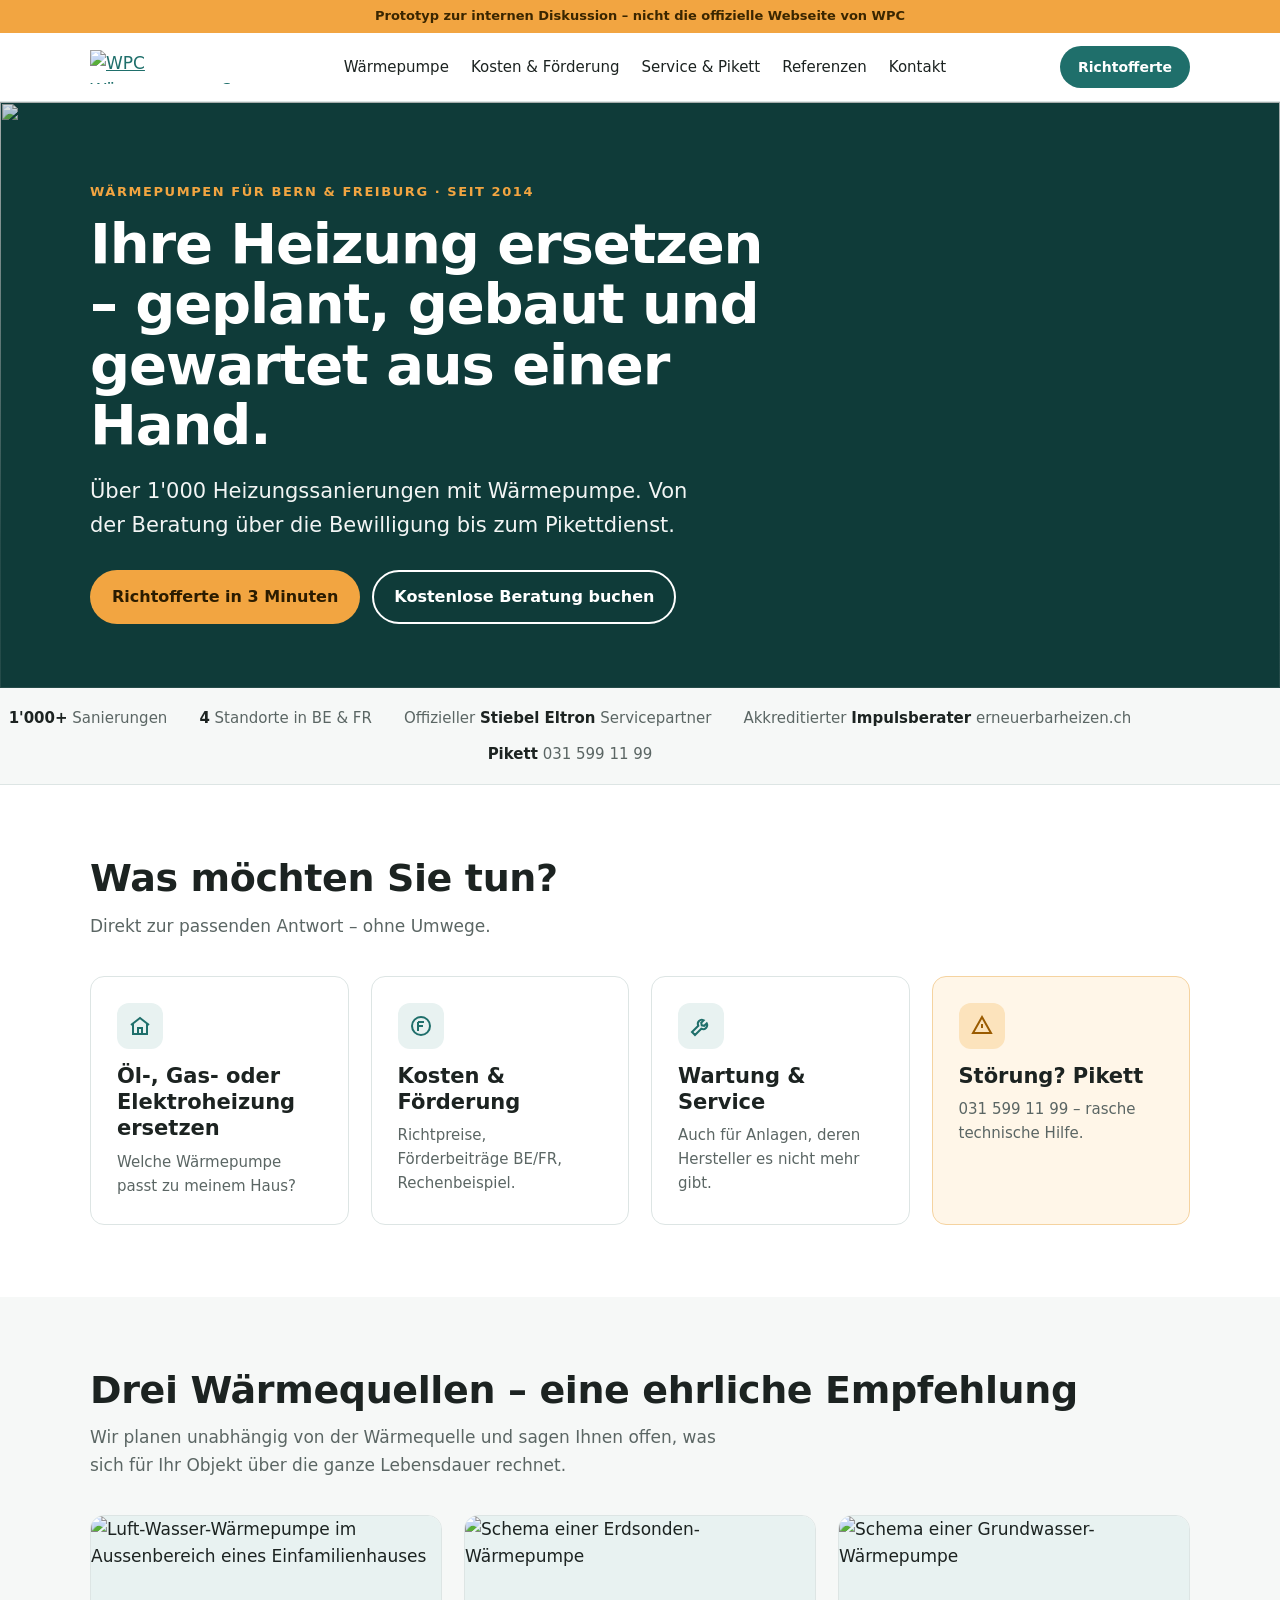
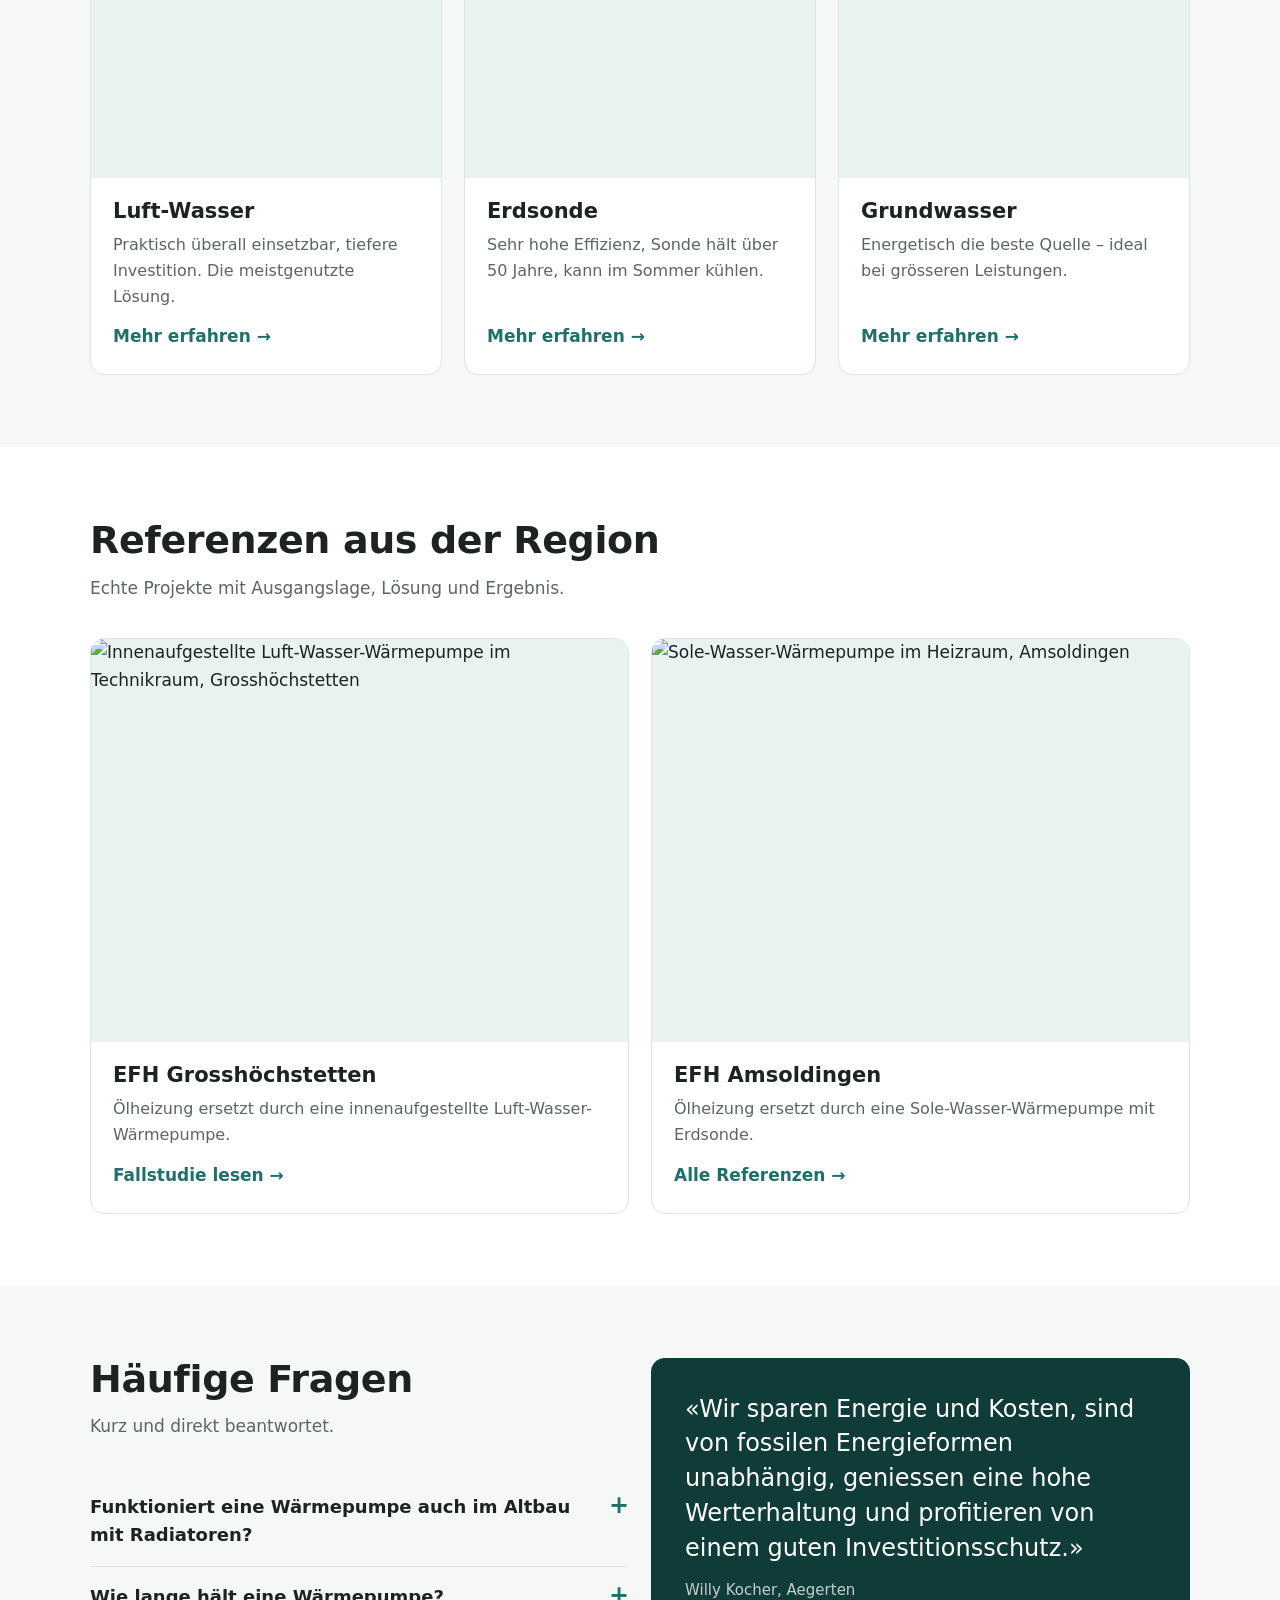
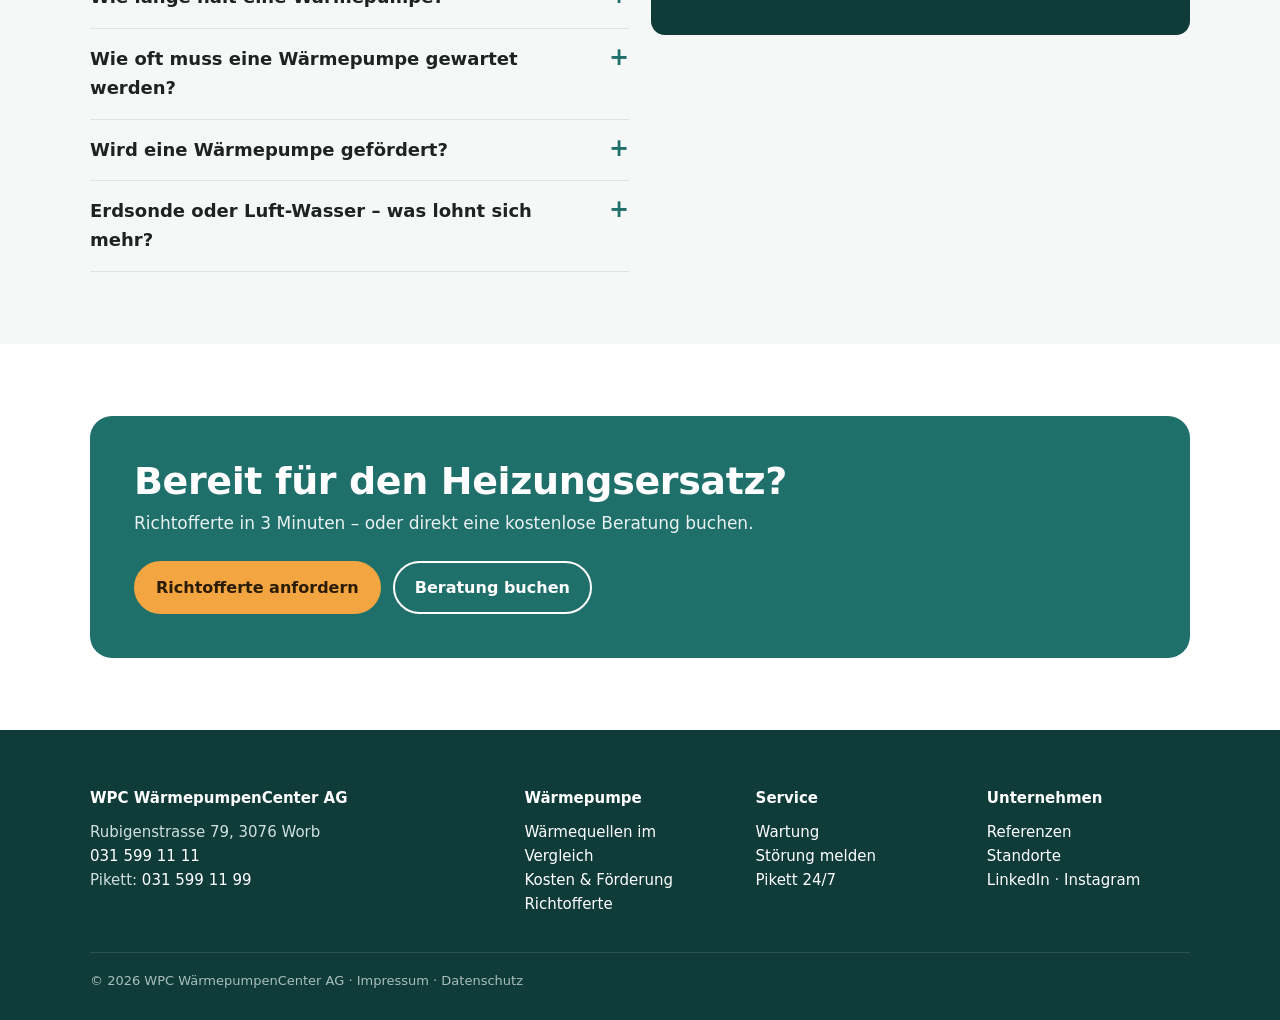
==== index.html @ 49acb644 "Add files via upload" ====
<!doctype html>
<html lang="de-CH">
<head>
<meta charset="utf-8">
<meta name="viewport" content="width=device-width,initial-scale=1">
<meta name="robots" content="noindex,nofollow">
<title>Wärmepumpe Bern & Freiburg – Heizungsersatz aus einer Hand | WPC</title>
<meta name="description" content="WPC WärmepumpenCenter AG in Worb: über 1'000 Heizungssanierungen mit Wärmepumpe in den Kantonen Bern und Freiburg. Richtofferte, Beratung, Service und Pikett.">
<meta property="og:locale" content="de_CH">
<meta property="og:title" content="Wärmepumpe Bern & Freiburg – Heizungsersatz aus einer Hand | WPC">
<meta property="og:description" content="WPC WärmepumpenCenter AG in Worb: über 1'000 Heizungssanierungen mit Wärmepumpe in den Kantonen Bern und Freiburg. Richtofferte, Beratung, Service und Pikett.">
<meta name="theme-color" content="#1F6F6B">
<link rel="stylesheet" href="styles.css">
<script type="application/ld+json">[{"@context": "https://schema.org", "@type": "HVACBusiness", "name": "WPC WärmepumpenCenter AG", "url": "https://www.wpcenter.ch", "telephone": "+41315991111", "foundingDate": "2014", "address": {"@type": "PostalAddress", "streetAddress": "Rubigenstrasse 79", "postalCode": "3076", "addressLocality": "Worb", "addressRegion": "BE", "addressCountry": "CH"}, "areaServed": ["Kanton Bern", "Kanton Freiburg"], "department": [{"@type": "HVACBusiness", "name": "WPC Niederlassung Köniz", "telephone": "+41315991107", "address": {"@type": "PostalAddress", "streetAddress": "Schwarzenburgstrasse 427", "postalCode": "3098", "addressLocality": "Köniz", "addressCountry": "CH"}}, {"@type": "HVACBusiness", "name": "WPC Niederlassung Belp", "telephone": "+41315991102", "address": {"@type": "PostalAddress", "streetAddress": "Moosblickweg 9", "postalCode": "3123", "addressLocality": "Belp", "addressCountry": "CH"}}, {"@type": "HVACBusiness", "name": "WPC Niederlassung Plaffeien", "telephone": "+41315991106", "address": {"@type": "PostalAddress", "streetAddress": "Chromenstrasse 39", "postalCode": "1716", "addressLocality": "Plaffeien", "addressRegion": "FR", "addressCountry": "CH"}}], "sameAs": ["https://www.linkedin.com/company/wpc-w%C3%A4rmepumpencenter-ag/", "https://www.instagram.com/wpc_ag/"]}, {"@context": "https://schema.org", "@type": "FAQPage", "mainEntity": [{"@type": "Question", "name": "Funktioniert eine Wärmepumpe auch im Altbau mit Radiatoren?", "acceptedAnswer": {"@type": "Answer", "text": "Ja. Wärmepumpen erreichen heute problemlos Vorlauftemperaturen von 50 °C und mehr. Die Wirtschaftlichkeit hängt von der Wärmequelle ab: Erdgekoppelte Systeme sind hier im Vorteil gegenüber Luft-Wasser-Wärmepumpen."}}, {"@type": "Question", "name": "Wie lange hält eine Wärmepumpe?", "acceptedAnswer": {"@type": "Answer", "text": "Optimal ausgelegte erdgekoppelte Anlagen erreichen 20 und mehr Jahre, bei Luft-Wasser-Wärmepumpen kann mit mindestens 15 Jahren gerechnet werden. Die Erdsonde selbst hält über 50 Jahre und überdauert mehrere Wärmepumpen-Generationen."}}, {"@type": "Question", "name": "Wie oft muss eine Wärmepumpe gewartet werden?", "acceptedAnswer": {"@type": "Answer", "text": "Wir empfehlen eine Wartung alle zwei, allenfalls alle drei Jahre. Bei Anlagen mit mehr als 3 kg Kältemittel sind die Intervalle gesetzlich vorgeschrieben (ChemRRV)."}}, {"@type": "Question", "name": "Wird eine Wärmepumpe gefördert?", "acceptedAnswer": {"@type": "Answer", "text": "Ja, die meisten Kantone – auch Bern und Freiburg – unterstützen den Ersatz fossiler und elektrischer Heizungen mit Förderbeiträgen. Wir klären die Beiträge für Ihr Objekt im Rahmen der Offerte ab."}}, {"@type": "Question", "name": "Erdsonde oder Luft-Wasser – was lohnt sich mehr?", "acceptedAnswer": {"@type": "Answer", "text": "Eine Luft-Wasser-Wärmepumpe braucht physikalisch bedingt rund einen Drittel mehr Strom als eine erdgekoppelte Anlage. Über die gesamte Lebensdauer ist die Erdsonde bei Kosten und Effizienz meist im Vorteil – sie ist aber nicht überall bewilligungsfähig."}}]}]</script>
</head>
<body>
<div class="proto">Prototyp zur internen Diskussion – nicht die offizielle Webseite von WPC</div>
<header class="site"><div class="wrap">
 <a class="logo" href="index.html"><img src="https://www.wpcenter.ch/images/logo-black.svg" alt="WPC WärmepumpenCenter AG" width="140" height="34"></a>
 <nav class="main" id="nav"><a href="waermepumpe.html">Wärmepumpe</a><a href="kosten.html">Kosten &amp; Förderung</a><a href="service.html">Service &amp; Pikett</a><a href="referenzen.html">Referenzen</a><a href="kontakt.html">Kontakt</a></nav>
 <a class="btn btn-primary btn-sm hdr-cta" href="offerte.html">Richtofferte</a>
 <button class="menu-toggle" aria-label="Menü" onclick="document.getElementById('nav').classList.toggle('open')">&#9776;</button>
</div></header>
<main>

<section class="hero" style="padding:0">
 <img class="bg" src="https://www.wpcenter.ch/_cmsbox_images_80_1200_627/pictures/dd/l2nebst4vz0nfu4d39qdqvjlrlz1dp/wpc-mood-01.jpg" alt="">
 <div class="wrap">
  <div class="eyebrow">Wärmepumpen für Bern &amp; Freiburg · seit 2014</div>
  <h1>Ihre Heizung ersetzen – geplant, gebaut und gewartet aus einer Hand.</h1>
  <p class="lead">Über 1'000 Heizungssanierungen mit Wärmepumpe. Von der Beratung über die Bewilligung bis zum Pikettdienst.</p>
  <div class="ctas"><a class="btn btn-sun" href="offerte.html">Richtofferte in 3 Minuten</a><a class="btn btn-ghost" href="https://outlook.office365.com/owa/calendar/externeTermine@wpcenter.ch/bookings/">Kostenlose Beratung buchen</a></div>
 </div>
</section>
<div class="trust"><ul class="wrap">
 <li><b>1'000+</b> Sanierungen</li><li><b>4</b> Standorte in BE &amp; FR</li><li>Offizieller <b>Stiebel Eltron</b> Servicepartner</li><li>Akkreditierter <b>Impulsberater</b> erneuerbarheizen.ch</li><li><b>Pikett</b> 031 599 11 99</li>
</ul></div>

<section><div class="wrap">
 <h2>Was möchten Sie tun?</h2>
 <p class="sub">Direkt zur passenden Antwort – ohne Umwege.</p>
 <div class="grid g4">
  <a class="task" href="waermepumpe.html"><div class="ico"><svg viewBox="0 0 24 24"><path d="M3 11l9-7 9 7"/><path d="M5 10v10h14V10"/><path d="M10 20v-6h4v6"/></svg></div><h3>Öl-, Gas- oder Elektroheizung ersetzen</h3><p>Welche Wärmepumpe passt zu meinem Haus?</p></a>
  <a class="task" href="kosten.html"><div class="ico"><svg viewBox="0 0 24 24"><circle cx="12" cy="12" r="9"/><path d="M9 8h6M9 12h5M9 8v9"/></svg></div><h3>Kosten &amp; Förderung</h3><p>Richtpreise, Förderbeiträge BE/FR, Rechenbeispiel.</p></a>
  <a class="task" href="service.html"><div class="ico"><svg viewBox="0 0 24 24"><path d="M14.7 6.3a4 4 0 0 0-5.4 5.4L3 18l3 3 6.3-6.3a4 4 0 0 0 5.4-5.4l-2.5 2.5-2.5-.5-.5-2.5z"/></svg></div><h3>Wartung &amp; Service</h3><p>Auch für Anlagen, deren Hersteller es nicht mehr gibt.</p></a>
  <a class="task urgent" href="service.html#stoerung"><div class="ico"><svg viewBox="0 0 24 24"><path d="M12 3l9 16H3z"/><path d="M12 10v4M12 17h.01"/></svg></div><h3>Störung? Pikett</h3><p>031 599 11 99 – rasche technische Hilfe.</p></a>
 </div>
</div></section>

<section class="alt"><div class="wrap">
 <h2>Drei Wärmequellen – eine ehrliche Empfehlung</h2>
 <p class="sub">Wir planen unabhängig von der Wärmequelle und sagen Ihnen offen, was sich für Ihr Objekt über die ganze Lebensdauer rechnet.</p>
 <div class="grid g3">
  <a class="card" href="waermepumpe.html#luft"><div class="img"><img src="https://www.wpcenter.ch/pictures/84/1azsctqmftfkom2ek6xdz5l3wfxywi/waermepumpe_luft-1220.jpg" alt="Luft-Wasser-Wärmepumpe im Aussenbereich eines Einfamilienhauses" loading="lazy"></div><div class="body"><h3>Luft-Wasser</h3><p>Praktisch überall einsetzbar, tiefere Investition. Die meistgenutzte Lösung.</p><span class="more">Mehr erfahren →</span></div></a>
  <a class="card" href="waermepumpe.html#erdsonde"><div class="img"><img src="https://www.wpcenter.ch/pictures/4b/uw4gd00038rohnpuahuxmad1rr8e3h/waermepumpe_erdsonde-1220.jpg" alt="Schema einer Erdsonden-Wärmepumpe" loading="lazy"></div><div class="body"><h3>Erdsonde</h3><p>Sehr hohe Effizienz, Sonde hält über 50 Jahre, kann im Sommer kühlen.</p><span class="more">Mehr erfahren →</span></div></a>
  <a class="card" href="waermepumpe.html#grundwasser"><div class="img"><img src="https://www.wpcenter.ch/pictures/35/vuz0busp64s5ao9hsqm1g4hfpbq5vp/waermepumpe_grundwasser-1220.jpg" alt="Schema einer Grundwasser-Wärmepumpe" loading="lazy"></div><div class="body"><h3>Grundwasser</h3><p>Energetisch die beste Quelle – ideal bei grösseren Leistungen.</p><span class="more">Mehr erfahren →</span></div></a>
 </div>
</div></section>

<section><div class="wrap">
 <h2>Referenzen aus der Region</h2>
 <p class="sub">Echte Projekte mit Ausgangslage, Lösung und Ergebnis.</p>
 <div class="grid g2">
  <a class="card" href="referenz-grosshoechstetten.html"><div class="img"><img src="https://www.wpcenter.ch/pictures/c5/mmfgwait8ryl98h9ezk8aub2g1t3hz/apolloni_2.6-1220.jpg" alt="Innenaufgestellte Luft-Wasser-Wärmepumpe im Technikraum, Grosshöchstetten" loading="lazy"></div><div class="body"><h3>EFH Grosshöchstetten</h3><p>Ölheizung ersetzt durch eine innenaufgestellte Luft-Wasser-Wärmepumpe.</p><span class="more">Fallstudie lesen →</span></div></a>
  <a class="card" href="referenzen.html"><div class="img"><img src="https://www.wpcenter.ch/pictures/71/t0g13msiefl887f65swqweov1qkk6n/gehrig_3.0-1220.jpg" alt="Sole-Wasser-Wärmepumpe im Heizraum, Amsoldingen" loading="lazy"></div><div class="body"><h3>EFH Amsoldingen</h3><p>Ölheizung ersetzt durch eine Sole-Wasser-Wärmepumpe mit Erdsonde.</p><span class="more">Alle Referenzen →</span></div></a>
 </div>
</div></section>

<section class="alt"><div class="wrap grid g2" style="align-items:start">
 <div><h2>Häufige Fragen</h2><p class="sub">Kurz und direkt beantwortet.</p><details><summary>Funktioniert eine Wärmepumpe auch im Altbau mit Radiatoren?</summary><p>Ja. Wärmepumpen erreichen heute problemlos Vorlauftemperaturen von 50 °C und mehr. Die Wirtschaftlichkeit hängt von der Wärmequelle ab: Erdgekoppelte Systeme sind hier im Vorteil gegenüber Luft-Wasser-Wärmepumpen.</p></details><details><summary>Wie lange hält eine Wärmepumpe?</summary><p>Optimal ausgelegte erdgekoppelte Anlagen erreichen 20 und mehr Jahre, bei Luft-Wasser-Wärmepumpen kann mit mindestens 15 Jahren gerechnet werden. Die Erdsonde selbst hält über 50 Jahre und überdauert mehrere Wärmepumpen-Generationen.</p></details><details><summary>Wie oft muss eine Wärmepumpe gewartet werden?</summary><p>Wir empfehlen eine Wartung alle zwei, allenfalls alle drei Jahre. Bei Anlagen mit mehr als 3 kg Kältemittel sind die Intervalle gesetzlich vorgeschrieben (ChemRRV).</p></details><details><summary>Wird eine Wärmepumpe gefördert?</summary><p>Ja, die meisten Kantone – auch Bern und Freiburg – unterstützen den Ersatz fossiler und elektrischer Heizungen mit Förderbeiträgen. Wir klären die Beiträge für Ihr Objekt im Rahmen der Offerte ab.</p></details><details><summary>Erdsonde oder Luft-Wasser – was lohnt sich mehr?</summary><p>Eine Luft-Wasser-Wärmepumpe braucht physikalisch bedingt rund einen Drittel mehr Strom als eine erdgekoppelte Anlage. Über die gesamte Lebensdauer ist die Erdsonde bei Kosten und Effizienz meist im Vorteil – sie ist aber nicht überall bewilligungsfähig.</p></details></div>
 <blockquote>«Wir sparen Energie und Kosten, sind von fossilen Energieformen unabhängig, geniessen eine hohe Werterhaltung und profitieren von einem guten Investitionsschutz.»<cite>Willy Kocher, Aegerten</cite></blockquote>
</div></section>
<section><div class="wrap"><div class="band"><div><h2>Bereit für den Heizungsersatz?</h2><p>Richtofferte in 3 Minuten – oder direkt eine kostenlose Beratung buchen.</p></div>
<div style="display:flex;gap:12px;flex-wrap:wrap"><a class="btn btn-sun" href="offerte.html">Richtofferte anfordern</a><a class="btn btn-ghost" href="https://outlook.office365.com/owa/calendar/externeTermine@wpcenter.ch/bookings/">Beratung buchen</a></div></div></div></section>

</main>
<footer class="site"><div class="wrap">
 <div class="cols">
  <div><h4>WPC WärmepumpenCenter AG</h4>Rubigenstrasse 79, 3076 Worb<br><a href="tel:+41315991111">031 599 11 11</a><br>Pikett: <a href="tel:+41315991199">031 599 11 99</a></div>
  <div><h4>Wärmepumpe</h4><a href="waermepumpe.html">Wärmequellen im Vergleich</a><br><a href="kosten.html">Kosten &amp; Förderung</a><br><a href="offerte.html">Richtofferte</a></div>
  <div><h4>Service</h4><a href="service.html">Wartung</a><br><a href="service.html#stoerung">Störung melden</a><br><a href="tel:+41315991199">Pikett 24/7</a></div>
  <div><h4>Unternehmen</h4><a href="referenzen.html">Referenzen</a><br><a href="kontakt.html">Standorte</a><br><a href="https://www.linkedin.com/company/wpc-w%C3%A4rmepumpencenter-ag/">LinkedIn</a> · <a href="https://www.instagram.com/wpc_ag/">Instagram</a></div>
 </div>
 <div class="legal">© 2026 WPC WärmepumpenCenter AG · Impressum · Datenschutz</div>
</div></footer>
<nav class="actionbar" aria-label="Schnellzugriff">
 <a href="tel:+41315991111"><svg viewBox="0 0 24 24"><path d="M5 4h4l2 5-2.5 1.5a11 11 0 0 0 5 5L15 13l5 2v4a2 2 0 0 1-2 2A16 16 0 0 1 3 6a2 2 0 0 1 2-2"/></svg>Anrufen</a>
 <a class="pk" href="tel:+41315991199"><svg viewBox="0 0 24 24"><path d="M12 3l9 16H3z"/><path d="M12 10v4M12 17h.01"/></svg>Pikett</a>
 <a class="of" href="offerte.html"><svg viewBox="0 0 24 24"><path d="M6 3h9l4 4v14H6z"/><path d="M14 3v5h5M9 13h6M9 17h6"/></svg>Offerte</a>
</nav>
</body></html>
---- styles.css ----
:root{
  --petrol:#1F6F6B; --petrol-dark:#0F3B39; --petrol-light:#E8F2F1;
  --sun:#F2A541; --ink:#1C2321; --muted:#5B6664; --line:#DDE5E4; --bg:#FFFFFF; --bg-alt:#F6F8F7;
  --radius:14px; --max:1140px;
}
*{box-sizing:border-box}
html{scroll-behavior:smooth}
body{margin:0;font-family:system-ui,-apple-system,"Segoe UI",Roboto,"Helvetica Neue",Arial,sans-serif;color:var(--ink);background:var(--bg);line-height:1.6;font-size:17px;padding-bottom:72px}
img{max-width:100%;display:block}
a{color:var(--petrol)}
.wrap{max-width:var(--max);margin:0 auto;padding:0 20px}
.proto{background:var(--sun);color:#3a2600;text-align:center;font-size:13px;padding:6px 12px;font-weight:600}

/* Header */
header.site{position:sticky;top:0;z-index:20;background:rgba(255,255,255,.96);backdrop-filter:blur(8px);border-bottom:1px solid var(--line)}
header.site .wrap{display:flex;align-items:center;justify-content:space-between;height:68px;gap:16px}
.logo img{height:34px;width:auto}
nav.main{display:flex;gap:22px;align-items:center}
nav.main a{text-decoration:none;color:var(--ink);font-weight:500;font-size:15px}
nav.main a:hover,nav.main a.active{color:var(--petrol)}
.btn{display:inline-flex;align-items:center;gap:8px;padding:12px 20px;border-radius:999px;font-weight:600;text-decoration:none;border:2px solid transparent;font-size:16px;cursor:pointer}
.btn-primary{background:var(--petrol);color:#fff}
.btn-primary:hover{background:var(--petrol-dark)}
.btn-ghost{border-color:var(--petrol);color:var(--petrol);background:#fff}
.btn-sun{background:var(--sun);color:#2b1c00}
.btn-sm{padding:8px 16px;font-size:14px}
.menu-toggle{display:none;background:none;border:0;font-size:26px;cursor:pointer;color:var(--ink)}

/* Hero */
.hero{position:relative;color:#fff;min-height:560px;display:flex;align-items:flex-end;background:var(--petrol-dark)}
.hero img.bg{position:absolute;inset:0;width:100%;height:100%;object-fit:cover;filter:saturate(.85)}
.hero::after{content:"";position:absolute;inset:0;background:linear-gradient(180deg,rgba(15,59,57,.15) 0%,rgba(15,59,57,.88) 75%)}
.hero .wrap{position:relative;z-index:2;padding-top:80px;padding-bottom:64px}
.eyebrow{text-transform:uppercase;letter-spacing:.12em;font-size:13px;font-weight:700;color:var(--sun)}
h1{font-size:clamp(32px,5vw,56px);line-height:1.08;margin:.2em 0 .35em;letter-spacing:-.02em;max-width:18ch}
.hero p.lead{font-size:clamp(17px,2vw,21px);max-width:46ch;opacity:.95;margin:0 0 28px}
.hero .ctas{display:flex;gap:12px;flex-wrap:wrap}
.hero .btn-ghost{background:transparent;border-color:#fff;color:#fff}

.pagehead{background:var(--petrol-light);padding:56px 0 40px}
.pagehead h1{color:var(--petrol-dark);max-width:24ch}
.pagehead p{max-width:62ch;color:var(--muted);font-size:19px;margin:0}
.crumb{font-size:14px;color:var(--muted);margin-bottom:8px}
.crumb a{color:var(--muted)}

/* Trust bar */
.trust{background:var(--bg-alt);border-bottom:1px solid var(--line)}
.trust ul{list-style:none;margin:0;padding:18px 0;display:flex;flex-wrap:wrap;gap:12px 32px;justify-content:center;font-size:15px;color:var(--muted)}
.trust b{color:var(--ink)}

section{padding:72px 0}
section.alt{background:var(--bg-alt)}
h2{font-size:clamp(26px,3.2vw,38px);line-height:1.15;letter-spacing:-.01em;margin:0 0 12px}
h3{font-size:21px;margin:0 0 8px;line-height:1.25}
.sub{color:var(--muted);max-width:60ch;margin:0 0 36px}

.grid{display:grid;gap:22px}
.g2{grid-template-columns:repeat(2,1fr)} .g3{grid-template-columns:repeat(3,1fr)} .g4{grid-template-columns:repeat(4,1fr)}
.card{background:#fff;border:1px solid var(--line);border-radius:var(--radius);overflow:hidden;display:flex;flex-direction:column;text-decoration:none;color:inherit;transition:transform .15s,box-shadow .15s}
a.card:hover{transform:translateY(-3px);box-shadow:0 10px 30px rgba(15,59,57,.12)}
.card .img{aspect-ratio:4/3;background:var(--petrol-light);overflow:hidden}
.card .img img{width:100%;height:100%;object-fit:cover}
.card .body{padding:20px 22px 24px;flex:1;display:flex;flex-direction:column}
.card .body p{margin:0 0 14px;color:var(--muted);font-size:16px}
.card .more{margin-top:auto;font-weight:600;color:var(--petrol)}
.task{padding:26px;border-radius:var(--radius);background:#fff;border:1px solid var(--line);text-decoration:none;color:inherit}
.task:hover{border-color:var(--petrol)}
.task .ico{width:46px;height:46px;border-radius:12px;background:var(--petrol-light);display:grid;place-items:center;margin-bottom:14px}
.task .ico svg{width:24px;height:24px;stroke:var(--petrol);fill:none;stroke-width:2}
.task p{color:var(--muted);margin:0;font-size:15px}
.task.urgent{background:#FFF6E8;border-color:#F5D3A0}
.task.urgent .ico{background:#FCE3BC}.task.urgent .ico svg{stroke:#9A5B00}

.answer{background:var(--petrol-light);border-left:5px solid var(--petrol);border-radius:10px;padding:22px 26px;margin:0 0 32px}
.answer strong{display:block;font-size:13px;text-transform:uppercase;letter-spacing:.1em;color:var(--petrol);margin-bottom:6px}
.answer p{margin:0;font-size:19px}
.ph{background:#FFF1C9;border:1px dashed #D9A400;border-radius:4px;padding:0 5px;font-weight:600;white-space:nowrap}
.note{font-size:14px;color:var(--muted)}

table.cmp{width:100%;border-collapse:collapse;background:#fff;border-radius:var(--radius);overflow:hidden;border:1px solid var(--line);font-size:16px}
table.cmp th,table.cmp td{padding:14px 16px;text-align:left;border-bottom:1px solid var(--line);vertical-align:top}
table.cmp thead th{background:var(--petrol);color:#fff;font-weight:600}
table.cmp tbody tr:nth-child(even){background:var(--bg-alt)}
.tablewrap{overflow-x:auto}

.pros li::marker{content:"+  ";color:var(--petrol);font-weight:700}
.cons li::marker{content:"–  ";color:#B4532A;font-weight:700}
.pros,.cons{padding-left:22px;margin:8px 0}

blockquote{margin:0;padding:34px;border-radius:var(--radius);background:var(--petrol-dark);color:#fff;font-size:clamp(19px,2.2vw,24px);line-height:1.45}
blockquote cite{display:block;margin-top:14px;font-style:normal;font-size:15px;opacity:.75}

details{border-bottom:1px solid var(--line);padding:16px 0}
details summary{cursor:pointer;font-weight:600;font-size:18px;list-style:none;display:flex;justify-content:space-between;gap:16px}
details summary::after{content:"+";color:var(--petrol);font-size:24px;line-height:1}
details[open] summary::after{content:"–"}
details p{color:var(--muted);margin:10px 0 0}

.facts{display:grid;grid-template-columns:repeat(4,1fr);gap:1px;background:var(--line);border:1px solid var(--line);border-radius:var(--radius);overflow:hidden;margin:0 0 36px}
.facts div{background:#fff;padding:18px}
.facts span{display:block;font-size:13px;color:var(--muted);text-transform:uppercase;letter-spacing:.06em}
.facts b{font-size:18px}

.gallery{display:grid;grid-template-columns:repeat(3,1fr);gap:12px}
.gallery img{aspect-ratio:4/3;object-fit:cover;border-radius:10px;width:100%;background:var(--petrol-light)}
.gallery img:first-child{grid-column:span 2;grid-row:span 2;aspect-ratio:auto;height:100%}

/* Forms */
form.f{background:#fff;border:1px solid var(--line);border-radius:var(--radius);padding:28px}
.f label{display:block;font-weight:600;margin:0 0 6px;font-size:15px}
.f input,.f select,.f textarea{width:100%;padding:12px 14px;border:1px solid #C8D3D1;border-radius:10px;font:inherit;font-size:16px;margin-bottom:18px;background:#fff}
.f input:focus,.f select:focus,.f textarea:focus{outline:3px solid rgba(31,111,107,.25);border-color:var(--petrol)}
.f .row{display:grid;grid-template-columns:1fr 1fr;gap:0 16px}
.choices{display:grid;grid-template-columns:repeat(auto-fit,minmax(150px,1fr));gap:10px;margin-bottom:18px}
.choices label{border:2px solid var(--line);border-radius:12px;padding:14px;font-weight:500;cursor:pointer;margin:0;display:flex;gap:8px;align-items:center}
.choices input{width:auto;margin:0}
.choices label:has(input:checked){border-color:var(--petrol);background:var(--petrol-light)}
.steps{display:flex;gap:8px;margin-bottom:22px}
.steps span{flex:1;height:6px;border-radius:3px;background:var(--line)}
.steps span.on{background:var(--petrol)}
.step{display:none}.step.on{display:block}
.formnav{display:flex;justify-content:space-between;gap:12px;margin-top:6px}
.ok{display:none;background:var(--petrol-light);padding:22px;border-radius:12px}

/* Locations */
.loc{padding:22px;border:1px solid var(--line);border-radius:var(--radius);background:#fff}
.loc h3{font-size:18px}.loc p{margin:0;color:var(--muted);font-size:15px}
.loc a{font-weight:600;text-decoration:none}

/* CTA band */
.band{background:var(--petrol);color:#fff;border-radius:22px;padding:44px;display:flex;justify-content:space-between;align-items:center;gap:24px;flex-wrap:wrap}
.band h2{margin:0 0 6px}.band p{margin:0;opacity:.9}
.band .btn-ghost{background:transparent;color:#fff;border-color:#fff}

footer.site{background:var(--petrol-dark);color:#cfe0de;padding:56px 0 28px;font-size:15px}
footer.site a{color:#fff;text-decoration:none}
footer.site h4{color:#fff;margin:0 0 10px;font-size:15px}
footer.site .cols{display:grid;grid-template-columns:2fr 1fr 1fr 1fr;gap:28px}
footer.site .legal{border-top:1px solid rgba(255,255,255,.15);margin-top:36px;padding-top:18px;font-size:13px;opacity:.8}

/* Mobile action bar */
.actionbar{position:fixed;left:0;right:0;bottom:0;z-index:30;display:none;grid-template-columns:repeat(3,1fr);background:#fff;border-top:1px solid var(--line);box-shadow:0 -6px 20px rgba(0,0,0,.08)}
.actionbar a{display:flex;flex-direction:column;align-items:center;gap:2px;padding:10px 4px 12px;text-decoration:none;color:var(--ink);font-size:13px;font-weight:600}
.actionbar a svg{width:22px;height:22px;stroke:currentColor;fill:none;stroke-width:2}
.actionbar a.pk{color:#9A5B00}
.actionbar a.of{background:var(--petrol);color:#fff}

@media (max-width:900px){
  .g3,.g4{grid-template-columns:repeat(2,1fr)}
  .facts{grid-template-columns:repeat(2,1fr)}
  footer.site .cols{grid-template-columns:1fr 1fr}
  nav.main{display:none;position:absolute;top:68px;left:0;right:0;background:#fff;flex-direction:column;align-items:flex-start;padding:16px 20px 22px;border-bottom:1px solid var(--line);gap:14px}
  nav.main.open{display:flex}
  .menu-toggle{display:block}
  .hdr-cta{display:none}
  .actionbar{display:grid}
}
@media (max-width:600px){
  body{font-size:16px}
  .g2,.g3,.g4,.f .row{grid-template-columns:1fr}
  section{padding:52px 0}
  .hero{min-height:520px}
  .gallery{grid-template-columns:1fr 1fr}
  .band{padding:30px}
  footer.site .cols{grid-template-columns:1fr}
}
@media (min-width:901px){body{padding-bottom:0}}
.loc .ico{width:40px;height:40px;border-radius:10px;background:var(--petrol-light);display:grid;place-items:center}
.loc .ico svg{width:22px;height:22px;stroke:var(--petrol);fill:none;stroke-width:2}
.hero .wrap{width:100%}
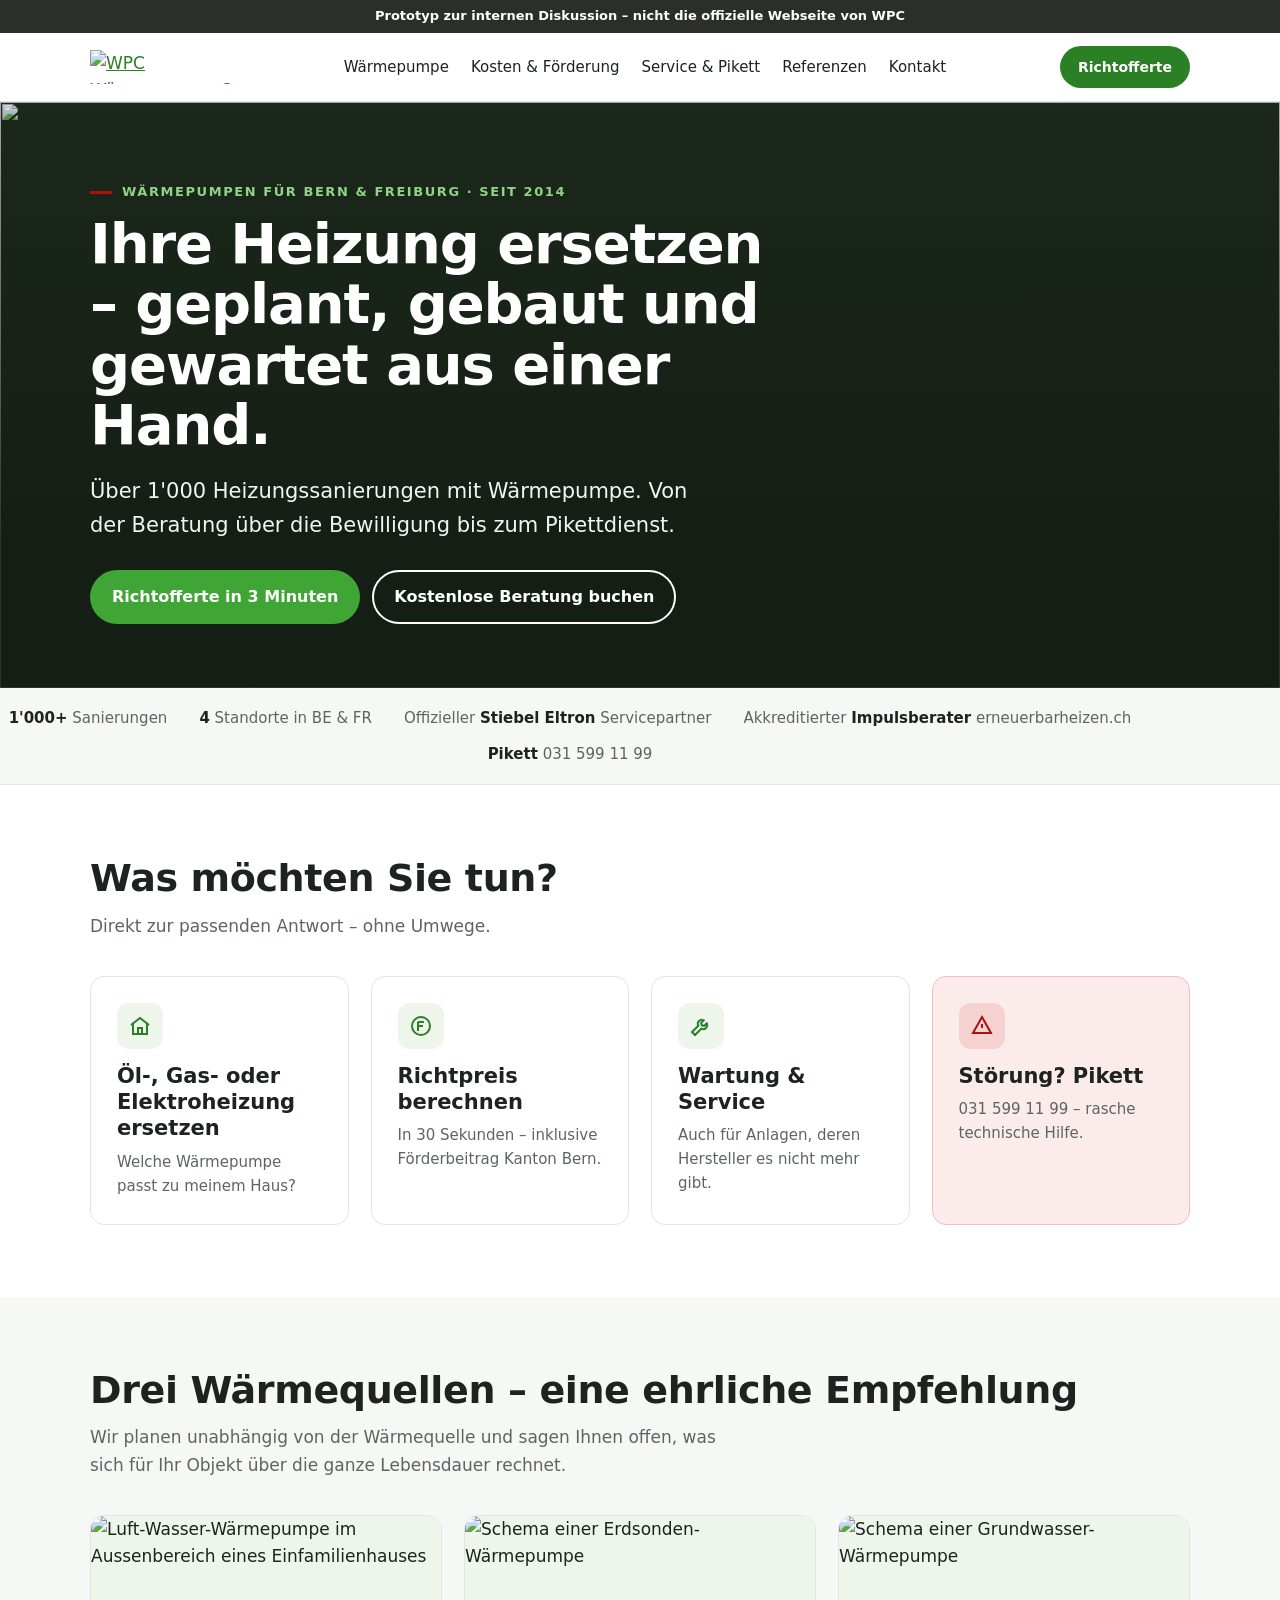
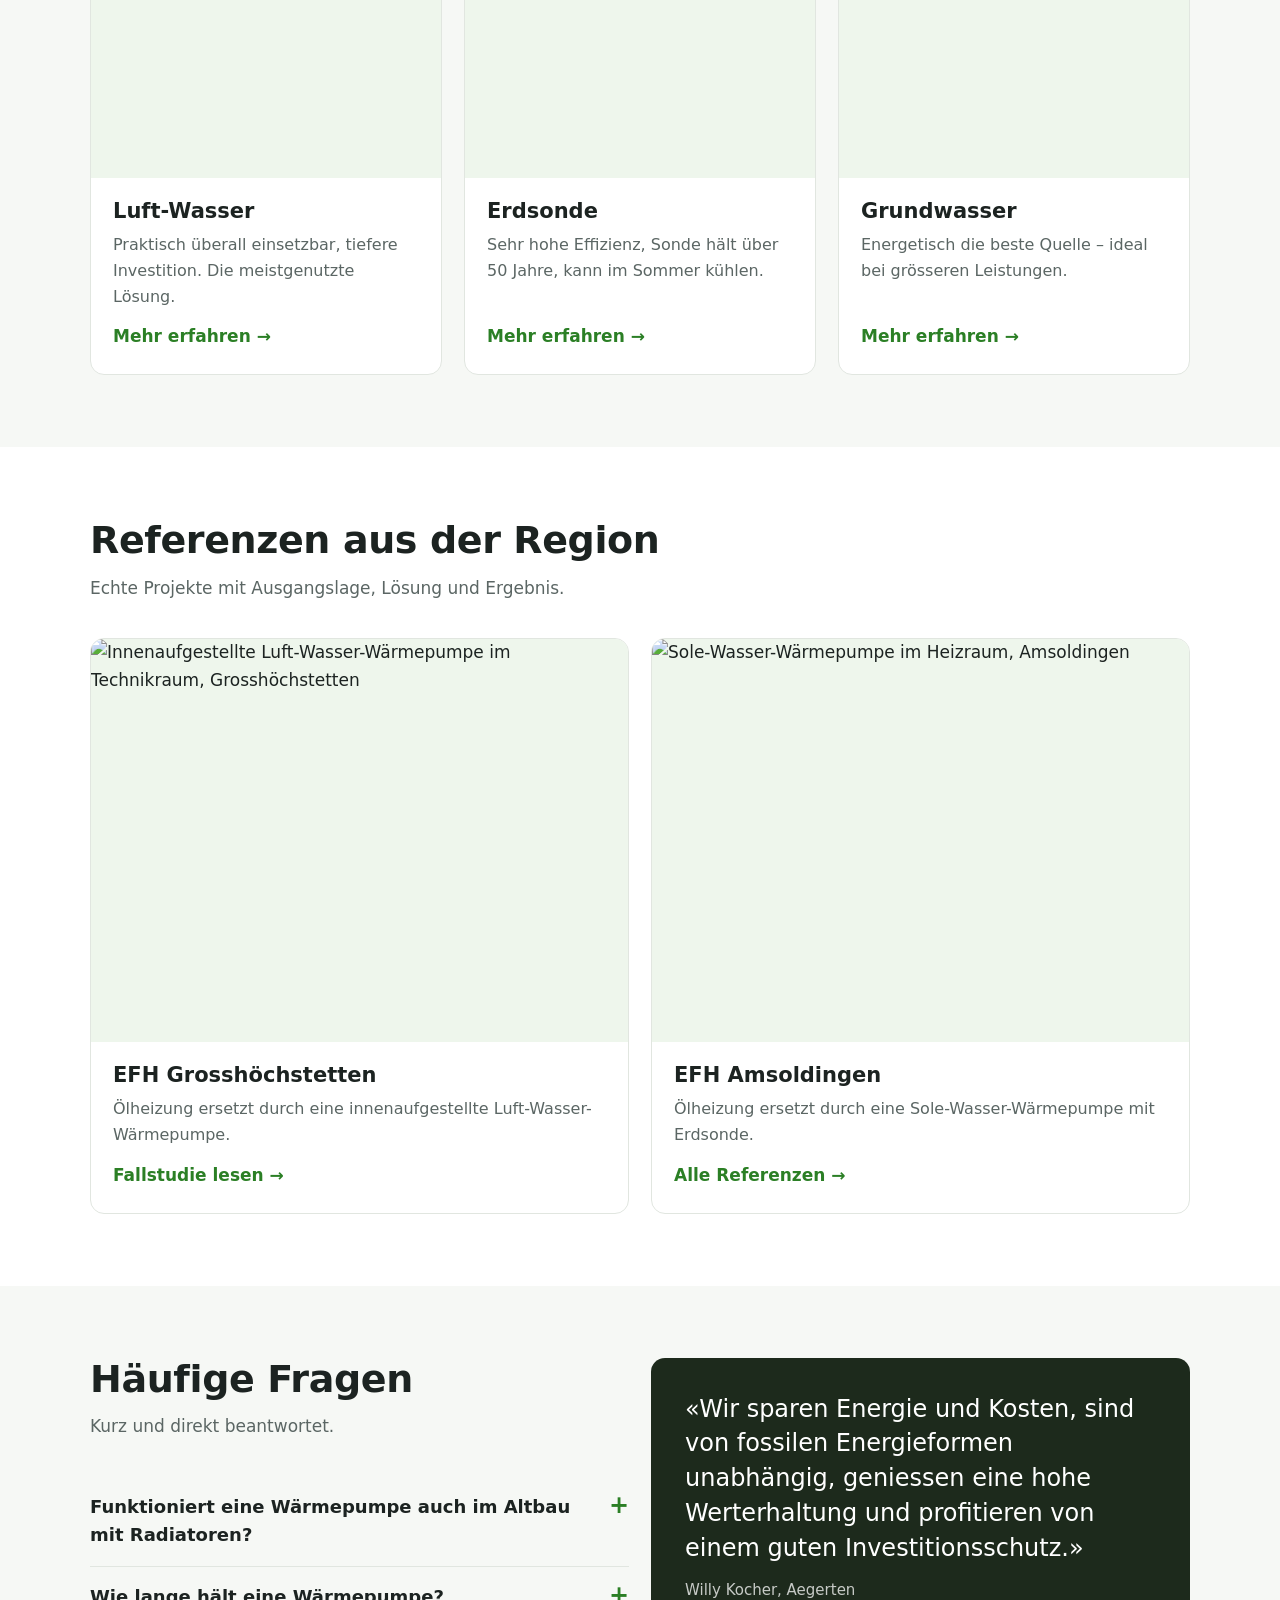
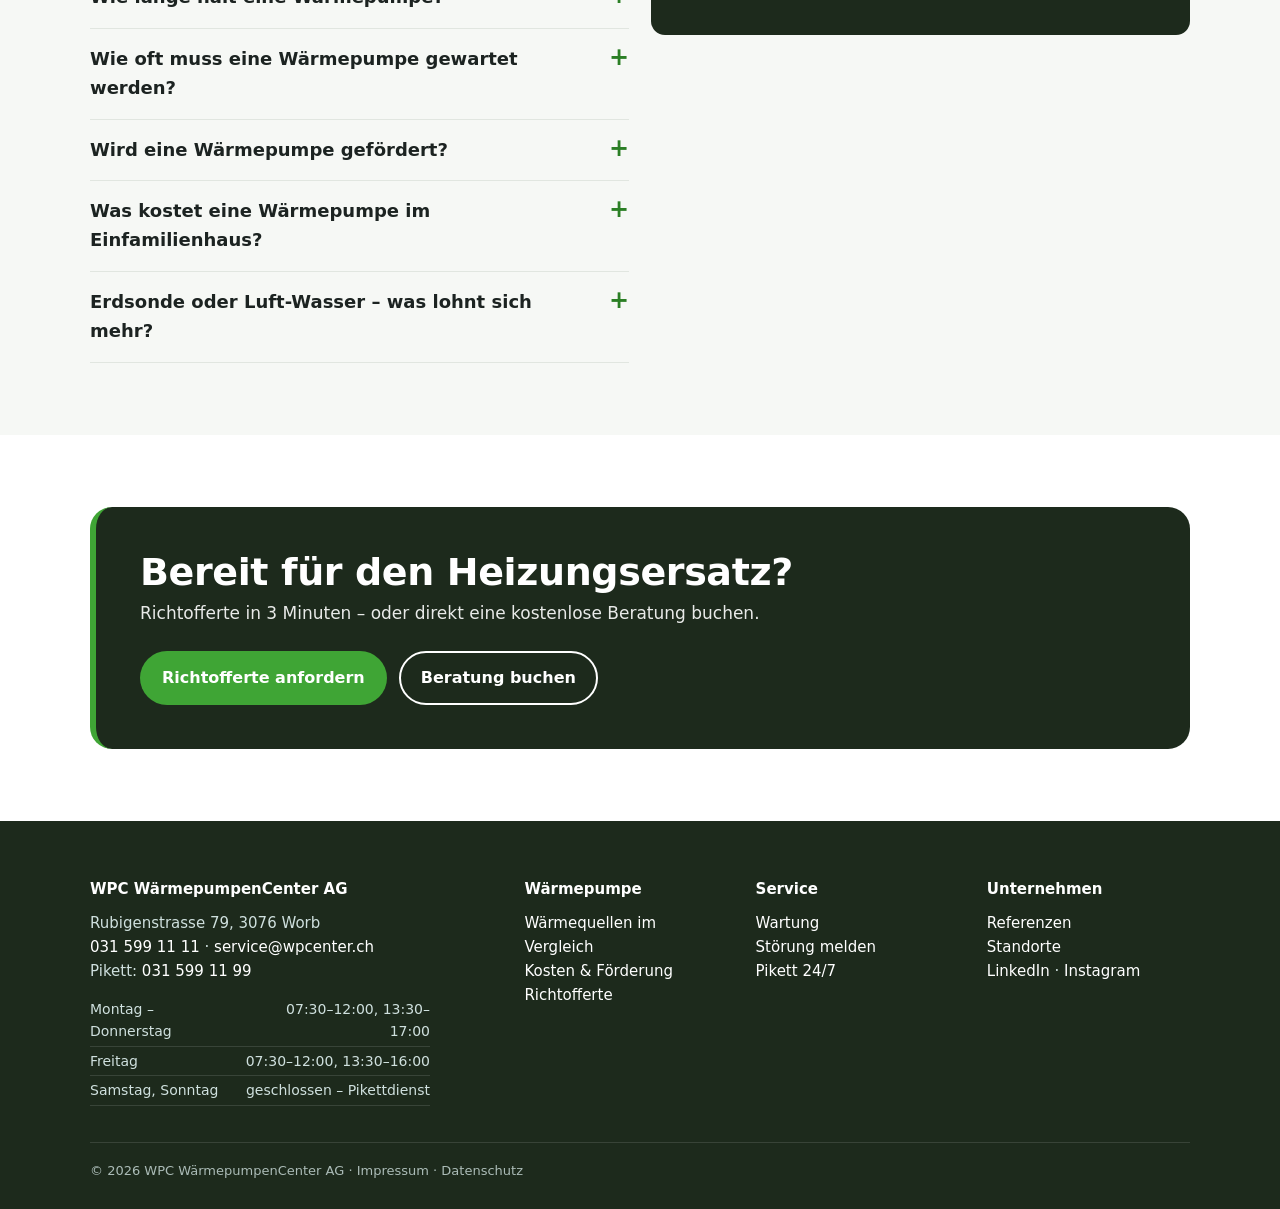
==== commit d19605eb: "Add files via upload" ====
--- a/index.html
+++ b/index.html
@@ -11,7 +11,7 @@
 <meta property="og:description" content="WPC WärmepumpenCenter AG in Worb: über 1'000 Heizungssanierungen mit Wärmepumpe in den Kantonen Bern und Freiburg. Richtofferte, Beratung, Service und Pikett.">
 <meta name="theme-color" content="#1F6F6B">
 <link rel="stylesheet" href="styles.css">
-<script type="application/ld+json">[{"@context": "https://schema.org", "@type": "HVACBusiness", "name": "WPC WärmepumpenCenter AG", "url": "https://www.wpcenter.ch", "telephone": "+41315991111", "foundingDate": "2014", "address": {"@type": "PostalAddress", "streetAddress": "Rubigenstrasse 79", "postalCode": "3076", "addressLocality": "Worb", "addressRegion": "BE", "addressCountry": "CH"}, "areaServed": ["Kanton Bern", "Kanton Freiburg"], "department": [{"@type": "HVACBusiness", "name": "WPC Niederlassung Köniz", "telephone": "+41315991107", "address": {"@type": "PostalAddress", "streetAddress": "Schwarzenburgstrasse 427", "postalCode": "3098", "addressLocality": "Köniz", "addressCountry": "CH"}}, {"@type": "HVACBusiness", "name": "WPC Niederlassung Belp", "telephone": "+41315991102", "address": {"@type": "PostalAddress", "streetAddress": "Moosblickweg 9", "postalCode": "3123", "addressLocality": "Belp", "addressCountry": "CH"}}, {"@type": "HVACBusiness", "name": "WPC Niederlassung Plaffeien", "telephone": "+41315991106", "address": {"@type": "PostalAddress", "streetAddress": "Chromenstrasse 39", "postalCode": "1716", "addressLocality": "Plaffeien", "addressRegion": "FR", "addressCountry": "CH"}}], "sameAs": ["https://www.linkedin.com/company/wpc-w%C3%A4rmepumpencenter-ag/", "https://www.instagram.com/wpc_ag/"]}, {"@context": "https://schema.org", "@type": "FAQPage", "mainEntity": [{"@type": "Question", "name": "Funktioniert eine Wärmepumpe auch im Altbau mit Radiatoren?", "acceptedAnswer": {"@type": "Answer", "text": "Ja. Wärmepumpen erreichen heute problemlos Vorlauftemperaturen von 50 °C und mehr. Die Wirtschaftlichkeit hängt von der Wärmequelle ab: Erdgekoppelte Systeme sind hier im Vorteil gegenüber Luft-Wasser-Wärmepumpen."}}, {"@type": "Question", "name": "Wie lange hält eine Wärmepumpe?", "acceptedAnswer": {"@type": "Answer", "text": "Optimal ausgelegte erdgekoppelte Anlagen erreichen 20 und mehr Jahre, bei Luft-Wasser-Wärmepumpen kann mit mindestens 15 Jahren gerechnet werden. Die Erdsonde selbst hält über 50 Jahre und überdauert mehrere Wärmepumpen-Generationen."}}, {"@type": "Question", "name": "Wie oft muss eine Wärmepumpe gewartet werden?", "acceptedAnswer": {"@type": "Answer", "text": "Wir empfehlen eine Wartung alle zwei, allenfalls alle drei Jahre. Bei Anlagen mit mehr als 3 kg Kältemittel sind die Intervalle gesetzlich vorgeschrieben (ChemRRV)."}}, {"@type": "Question", "name": "Wird eine Wärmepumpe gefördert?", "acceptedAnswer": {"@type": "Answer", "text": "Ja, die meisten Kantone – auch Bern und Freiburg – unterstützen den Ersatz fossiler und elektrischer Heizungen mit Förderbeiträgen. Wir klären die Beiträge für Ihr Objekt im Rahmen der Offerte ab."}}, {"@type": "Question", "name": "Erdsonde oder Luft-Wasser – was lohnt sich mehr?", "acceptedAnswer": {"@type": "Answer", "text": "Eine Luft-Wasser-Wärmepumpe braucht physikalisch bedingt rund einen Drittel mehr Strom als eine erdgekoppelte Anlage. Über die gesamte Lebensdauer ist die Erdsonde bei Kosten und Effizienz meist im Vorteil – sie ist aber nicht überall bewilligungsfähig."}}]}]</script>
+<script type="application/ld+json">[{"@context": "https://schema.org", "@type": "HVACBusiness", "name": "WPC WärmepumpenCenter AG", "url": "https://www.wpcenter.ch", "telephone": "+41315991111", "foundingDate": "2014", "address": {"@type": "PostalAddress", "streetAddress": "Rubigenstrasse 79", "postalCode": "3076", "addressLocality": "Worb", "addressRegion": "BE", "addressCountry": "CH"}, "areaServed": ["Kanton Bern", "Kanton Freiburg"], "email": "service@wpcenter.ch", "openingHoursSpecification": [{"@type": "OpeningHoursSpecification", "dayOfWeek": ["Monday", "Tuesday", "Wednesday", "Thursday"], "opens": "07:30", "closes": "12:00"}, {"@type": "OpeningHoursSpecification", "dayOfWeek": ["Monday", "Tuesday", "Wednesday", "Thursday"], "opens": "13:30", "closes": "17:00"}, {"@type": "OpeningHoursSpecification", "dayOfWeek": "Friday", "opens": "07:30", "closes": "12:00"}, {"@type": "OpeningHoursSpecification", "dayOfWeek": "Friday", "opens": "13:30", "closes": "16:00"}], "department": [{"@type": "HVACBusiness", "name": "WPC Niederlassung Köniz", "telephone": "+41315991107", "address": {"@type": "PostalAddress", "streetAddress": "Schwarzenburgstrasse 427", "postalCode": "3098", "addressLocality": "Köniz", "addressCountry": "CH"}}, {"@type": "HVACBusiness", "name": "WPC Niederlassung Belp", "telephone": "+41315991102", "address": {"@type": "PostalAddress", "streetAddress": "Moosblickweg 9", "postalCode": "3123", "addressLocality": "Belp", "addressCountry": "CH"}}, {"@type": "HVACBusiness", "name": "WPC Niederlassung Plaffeien", "telephone": "+41315991106", "address": {"@type": "PostalAddress", "streetAddress": "Chromenstrasse 39", "postalCode": "1716", "addressLocality": "Plaffeien", "addressRegion": "FR", "addressCountry": "CH"}}], "sameAs": ["https://www.linkedin.com/company/wpc-w%C3%A4rmepumpencenter-ag/", "https://www.instagram.com/wpc_ag/"]}, {"@context": "https://schema.org", "@type": "FAQPage", "mainEntity": [{"@type": "Question", "name": "Funktioniert eine Wärmepumpe auch im Altbau mit Radiatoren?", "acceptedAnswer": {"@type": "Answer", "text": "Ja. Wärmepumpen erreichen heute problemlos Vorlauftemperaturen von 50 °C und mehr. Die Wirtschaftlichkeit hängt von der Wärmequelle ab: Erdgekoppelte Systeme sind hier im Vorteil gegenüber Luft-Wasser-Wärmepumpen."}}, {"@type": "Question", "name": "Wie lange hält eine Wärmepumpe?", "acceptedAnswer": {"@type": "Answer", "text": "Optimal ausgelegte erdgekoppelte Anlagen erreichen 20 und mehr Jahre, bei Luft-Wasser-Wärmepumpen kann mit mindestens 15 Jahren gerechnet werden. Die Erdsonde selbst hält über 50 Jahre und überdauert mehrere Wärmepumpen-Generationen."}}, {"@type": "Question", "name": "Wie oft muss eine Wärmepumpe gewartet werden?", "acceptedAnswer": {"@type": "Answer", "text": "Wir empfehlen eine Wartung alle zwei, allenfalls alle drei Jahre. Bei Anlagen mit mehr als 3 kg Kältemittel sind die Intervalle gesetzlich vorgeschrieben (ChemRRV)."}}, {"@type": "Question", "name": "Wird eine Wärmepumpe gefördert?", "acceptedAnswer": {"@type": "Answer", "text": "Ja. Der Kanton Bern fördert den Ersatz einer Elektro-, Öl- oder Gasheizung bis 15 kW mit CHF 6'000 (Luft-Wasser) bzw. CHF 10'000 (Erdsonde, Grundwasser), bei grösseren Anlagen mehr. Förderbeiträge anderer Kantone finden Sie auf energiefranken.ch."}}, {"@type": "Question", "name": "Was kostet eine Wärmepumpe im Einfamilienhaus?", "acceptedAnswer": {"@type": "Answer", "text": "Ein Einfamilienhaus braucht typischerweise 6–8 kW. Eine Luft-Wasser-Wärmepumpe kostet rund CHF 4'000–5'000 pro kW, eine Erdsonden-Wärmepumpe rund CHF 5'000–7'000 pro kW – also rund CHF 27'000–39'000 bzw. CHF 39'000–53'000, vor Abzug der Förderung."}}, {"@type": "Question", "name": "Erdsonde oder Luft-Wasser – was lohnt sich mehr?", "acceptedAnswer": {"@type": "Answer", "text": "Eine Luft-Wasser-Wärmepumpe braucht physikalisch bedingt rund einen Drittel mehr Strom als eine erdgekoppelte Anlage. Über die gesamte Lebensdauer ist die Erdsonde bei Kosten und Effizienz meist im Vorteil – sie ist aber nicht überall bewilligungsfähig."}}]}]</script>
 </head>
 <body>
 <div class="proto">Prototyp zur internen Diskussion – nicht die offizielle Webseite von WPC</div>
@@ -41,7 +41,7 @@
  <p class="sub">Direkt zur passenden Antwort – ohne Umwege.</p>
  <div class="grid g4">
   <a class="task" href="waermepumpe.html"><div class="ico"><svg viewBox="0 0 24 24"><path d="M3 11l9-7 9 7"/><path d="M5 10v10h14V10"/><path d="M10 20v-6h4v6"/></svg></div><h3>Öl-, Gas- oder Elektroheizung ersetzen</h3><p>Welche Wärmepumpe passt zu meinem Haus?</p></a>
-  <a class="task" href="kosten.html"><div class="ico"><svg viewBox="0 0 24 24"><circle cx="12" cy="12" r="9"/><path d="M9 8h6M9 12h5M9 8v9"/></svg></div><h3>Kosten &amp; Förderung</h3><p>Richtpreise, Förderbeiträge BE/FR, Rechenbeispiel.</p></a>
+  <a class="task" href="kosten.html#rechner"><div class="ico"><svg viewBox="0 0 24 24"><circle cx="12" cy="12" r="9"/><path d="M9 8h6M9 12h5M9 8v9"/></svg></div><h3>Richtpreis berechnen</h3><p>In 30 Sekunden – inklusive Förderbeitrag Kanton Bern.</p></a>
   <a class="task" href="service.html"><div class="ico"><svg viewBox="0 0 24 24"><path d="M14.7 6.3a4 4 0 0 0-5.4 5.4L3 18l3 3 6.3-6.3a4 4 0 0 0 5.4-5.4l-2.5 2.5-2.5-.5-.5-2.5z"/></svg></div><h3>Wartung &amp; Service</h3><p>Auch für Anlagen, deren Hersteller es nicht mehr gibt.</p></a>
   <a class="task urgent" href="service.html#stoerung"><div class="ico"><svg viewBox="0 0 24 24"><path d="M12 3l9 16H3z"/><path d="M12 10v4M12 17h.01"/></svg></div><h3>Störung? Pikett</h3><p>031 599 11 99 – rasche technische Hilfe.</p></a>
  </div>
@@ -67,7 +67,7 @@
 </div></section>
 
 <section class="alt"><div class="wrap grid g2" style="align-items:start">
- <div><h2>Häufige Fragen</h2><p class="sub">Kurz und direkt beantwortet.</p><details><summary>Funktioniert eine Wärmepumpe auch im Altbau mit Radiatoren?</summary><p>Ja. Wärmepumpen erreichen heute problemlos Vorlauftemperaturen von 50 °C und mehr. Die Wirtschaftlichkeit hängt von der Wärmequelle ab: Erdgekoppelte Systeme sind hier im Vorteil gegenüber Luft-Wasser-Wärmepumpen.</p></details><details><summary>Wie lange hält eine Wärmepumpe?</summary><p>Optimal ausgelegte erdgekoppelte Anlagen erreichen 20 und mehr Jahre, bei Luft-Wasser-Wärmepumpen kann mit mindestens 15 Jahren gerechnet werden. Die Erdsonde selbst hält über 50 Jahre und überdauert mehrere Wärmepumpen-Generationen.</p></details><details><summary>Wie oft muss eine Wärmepumpe gewartet werden?</summary><p>Wir empfehlen eine Wartung alle zwei, allenfalls alle drei Jahre. Bei Anlagen mit mehr als 3 kg Kältemittel sind die Intervalle gesetzlich vorgeschrieben (ChemRRV).</p></details><details><summary>Wird eine Wärmepumpe gefördert?</summary><p>Ja, die meisten Kantone – auch Bern und Freiburg – unterstützen den Ersatz fossiler und elektrischer Heizungen mit Förderbeiträgen. Wir klären die Beiträge für Ihr Objekt im Rahmen der Offerte ab.</p></details><details><summary>Erdsonde oder Luft-Wasser – was lohnt sich mehr?</summary><p>Eine Luft-Wasser-Wärmepumpe braucht physikalisch bedingt rund einen Drittel mehr Strom als eine erdgekoppelte Anlage. Über die gesamte Lebensdauer ist die Erdsonde bei Kosten und Effizienz meist im Vorteil – sie ist aber nicht überall bewilligungsfähig.</p></details></div>
+ <div><h2>Häufige Fragen</h2><p class="sub">Kurz und direkt beantwortet.</p><details><summary>Funktioniert eine Wärmepumpe auch im Altbau mit Radiatoren?</summary><p>Ja. Wärmepumpen erreichen heute problemlos Vorlauftemperaturen von 50 °C und mehr. Die Wirtschaftlichkeit hängt von der Wärmequelle ab: Erdgekoppelte Systeme sind hier im Vorteil gegenüber Luft-Wasser-Wärmepumpen.</p></details><details><summary>Wie lange hält eine Wärmepumpe?</summary><p>Optimal ausgelegte erdgekoppelte Anlagen erreichen 20 und mehr Jahre, bei Luft-Wasser-Wärmepumpen kann mit mindestens 15 Jahren gerechnet werden. Die Erdsonde selbst hält über 50 Jahre und überdauert mehrere Wärmepumpen-Generationen.</p></details><details><summary>Wie oft muss eine Wärmepumpe gewartet werden?</summary><p>Wir empfehlen eine Wartung alle zwei, allenfalls alle drei Jahre. Bei Anlagen mit mehr als 3 kg Kältemittel sind die Intervalle gesetzlich vorgeschrieben (ChemRRV).</p></details><details><summary>Wird eine Wärmepumpe gefördert?</summary><p>Ja. Der Kanton Bern fördert den Ersatz einer Elektro-, Öl- oder Gasheizung bis 15 kW mit CHF 6'000 (Luft-Wasser) bzw. CHF 10'000 (Erdsonde, Grundwasser), bei grösseren Anlagen mehr. Förderbeiträge anderer Kantone finden Sie auf energiefranken.ch.</p></details><details><summary>Was kostet eine Wärmepumpe im Einfamilienhaus?</summary><p>Ein Einfamilienhaus braucht typischerweise 6–8 kW. Eine Luft-Wasser-Wärmepumpe kostet rund CHF 4'000–5'000 pro kW, eine Erdsonden-Wärmepumpe rund CHF 5'000–7'000 pro kW – also rund CHF 27'000–39'000 bzw. CHF 39'000–53'000, vor Abzug der Förderung.</p></details><details><summary>Erdsonde oder Luft-Wasser – was lohnt sich mehr?</summary><p>Eine Luft-Wasser-Wärmepumpe braucht physikalisch bedingt rund einen Drittel mehr Strom als eine erdgekoppelte Anlage. Über die gesamte Lebensdauer ist die Erdsonde bei Kosten und Effizienz meist im Vorteil – sie ist aber nicht überall bewilligungsfähig.</p></details></div>
  <blockquote>«Wir sparen Energie und Kosten, sind von fossilen Energieformen unabhängig, geniessen eine hohe Werterhaltung und profitieren von einem guten Investitionsschutz.»<cite>Willy Kocher, Aegerten</cite></blockquote>
 </div></section>
 <section><div class="wrap"><div class="band"><div><h2>Bereit für den Heizungsersatz?</h2><p>Richtofferte in 3 Minuten – oder direkt eine kostenlose Beratung buchen.</p></div>
@@ -76,7 +76,7 @@
 </main>
 <footer class="site"><div class="wrap">
  <div class="cols">
-  <div><h4>WPC WärmepumpenCenter AG</h4>Rubigenstrasse 79, 3076 Worb<br><a href="tel:+41315991111">031 599 11 11</a><br>Pikett: <a href="tel:+41315991199">031 599 11 99</a></div>
+  <div><h4>WPC WärmepumpenCenter AG</h4>Rubigenstrasse 79, 3076 Worb<br><a href="tel:+41315991111">031 599 11 11</a> · <a href="mailto:service@wpcenter.ch">service@wpcenter.ch</a><br>Pikett: <a href="tel:+41315991199">031 599 11 99</a><ul class="hours" style="margin-top:12px;max-width:340px"><li><span>Montag – Donnerstag</span><span>07:30–12:00, 13:30–17:00</span></li><li><span>Freitag</span><span>07:30–12:00, 13:30–16:00</span></li><li><span>Samstag, Sonntag</span><span>geschlossen – Pikettdienst</span></li></ul></div>
   <div><h4>Wärmepumpe</h4><a href="waermepumpe.html">Wärmequellen im Vergleich</a><br><a href="kosten.html">Kosten &amp; Förderung</a><br><a href="offerte.html">Richtofferte</a></div>
   <div><h4>Service</h4><a href="service.html">Wartung</a><br><a href="service.html#stoerung">Störung melden</a><br><a href="tel:+41315991199">Pikett 24/7</a></div>
   <div><h4>Unternehmen</h4><a href="referenzen.html">Referenzen</a><br><a href="kontakt.html">Standorte</a><br><a href="https://www.linkedin.com/company/wpc-w%C3%A4rmepumpencenter-ag/">LinkedIn</a> · <a href="https://www.instagram.com/wpc_ag/">Instagram</a></div>
--- a/styles.css
+++ b/styles.css
@@ -1,6 +1,8 @@
 :root{
-  --petrol:#1F6F6B; --petrol-dark:#0F3B39; --petrol-light:#E8F2F1;
-  --sun:#F2A541; --ink:#1C2321; --muted:#5B6664; --line:#DDE5E4; --bg:#FFFFFF; --bg-alt:#F6F8F7;
+  /* Logofarben: Rot #AE0F0A (WP), Grün #3FA535 (C) */
+  --red:#AE0F0A; --red-light:#FBECEB;
+  --green:#3FA535; --petrol:#2B7F25; --petrol-dark:#1D2A1C; --petrol-light:#EEF6EC;
+  --sun:#3FA535; --ink:#1C2321; --muted:#5B6664; --line:#E1E6E0; --bg:#FFFFFF; --bg-alt:#F6F8F5;
   --radius:14px; --max:1140px;
 }
 *{box-sizing:border-box}
@@ -9,7 +11,7 @@
 img{max-width:100%;display:block}
 a{color:var(--petrol)}
 .wrap{max-width:var(--max);margin:0 auto;padding:0 20px}
-.proto{background:var(--sun);color:#3a2600;text-align:center;font-size:13px;padding:6px 12px;font-weight:600}
+.proto{background:#2a2f2a;color:#fff;text-align:center;font-size:13px;padding:6px 12px;font-weight:600}
 
 /* Header */
 header.site{position:sticky;top:0;z-index:20;background:rgba(255,255,255,.96);backdrop-filter:blur(8px);border-bottom:1px solid var(--line)}
@@ -22,16 +24,19 @@
 .btn-primary{background:var(--petrol);color:#fff}
 .btn-primary:hover{background:var(--petrol-dark)}
 .btn-ghost{border-color:var(--petrol);color:var(--petrol);background:#fff}
-.btn-sun{background:var(--sun);color:#2b1c00}
+.btn-sun{background:var(--green);color:#fff}
+.btn-sun:hover{background:var(--petrol)}
+.btn-red{background:var(--red);color:#fff}
 .btn-sm{padding:8px 16px;font-size:14px}
 .menu-toggle{display:none;background:none;border:0;font-size:26px;cursor:pointer;color:var(--ink)}
 
 /* Hero */
 .hero{position:relative;color:#fff;min-height:560px;display:flex;align-items:flex-end;background:var(--petrol-dark)}
 .hero img.bg{position:absolute;inset:0;width:100%;height:100%;object-fit:cover;filter:saturate(.85)}
-.hero::after{content:"";position:absolute;inset:0;background:linear-gradient(180deg,rgba(15,59,57,.15) 0%,rgba(15,59,57,.88) 75%)}
+.hero::after{content:"";position:absolute;inset:0;background:linear-gradient(180deg,rgba(20,28,20,.15) 0%,rgba(20,28,20,.85) 75%)}
 .hero .wrap{position:relative;z-index:2;padding-top:80px;padding-bottom:64px}
-.eyebrow{text-transform:uppercase;letter-spacing:.12em;font-size:13px;font-weight:700;color:var(--sun)}
+.eyebrow{text-transform:uppercase;letter-spacing:.12em;font-size:13px;font-weight:700;color:#8FD486}
+.eyebrow::before{content:"";display:inline-block;width:22px;height:3px;background:var(--red);vertical-align:middle;margin-right:10px}
 h1{font-size:clamp(32px,5vw,56px);line-height:1.08;margin:.2em 0 .35em;letter-spacing:-.02em;max-width:18ch}
 .hero p.lead{font-size:clamp(17px,2vw,21px);max-width:46ch;opacity:.95;margin:0 0 28px}
 .hero .ctas{display:flex;gap:12px;flex-wrap:wrap}
@@ -39,6 +44,7 @@
 
 .pagehead{background:var(--petrol-light);padding:56px 0 40px}
 .pagehead h1{color:var(--petrol-dark);max-width:24ch}
+.pagehead{border-bottom:3px solid var(--green)}
 .pagehead p{max-width:62ch;color:var(--muted);font-size:19px;margin:0}
 .crumb{font-size:14px;color:var(--muted);margin-bottom:8px}
 .crumb a{color:var(--muted)}
@@ -68,8 +74,8 @@
 .task .ico{width:46px;height:46px;border-radius:12px;background:var(--petrol-light);display:grid;place-items:center;margin-bottom:14px}
 .task .ico svg{width:24px;height:24px;stroke:var(--petrol);fill:none;stroke-width:2}
 .task p{color:var(--muted);margin:0;font-size:15px}
-.task.urgent{background:#FFF6E8;border-color:#F5D3A0}
-.task.urgent .ico{background:#FCE3BC}.task.urgent .ico svg{stroke:#9A5B00}
+.task.urgent{background:var(--red-light);border-color:#EBC0BE}
+.task.urgent .ico{background:#F5D2D0}.task.urgent .ico svg{stroke:var(--red)}
 
 .answer{background:var(--petrol-light);border-left:5px solid var(--petrol);border-radius:10px;padding:22px 26px;margin:0 0 32px}
 .answer strong{display:block;font-size:13px;text-transform:uppercase;letter-spacing:.1em;color:var(--petrol);margin-bottom:6px}
@@ -84,7 +90,7 @@
 .tablewrap{overflow-x:auto}
 
 .pros li::marker{content:"+  ";color:var(--petrol);font-weight:700}
-.cons li::marker{content:"–  ";color:#B4532A;font-weight:700}
+.cons li::marker{content:"–  ";color:var(--red);font-weight:700}
 .pros,.cons{padding-left:22px;margin:8px 0}
 
 blockquote{margin:0;padding:34px;border-radius:var(--radius);background:var(--petrol-dark);color:#fff;font-size:clamp(19px,2.2vw,24px);line-height:1.45}
@@ -128,7 +134,7 @@
 .loc a{font-weight:600;text-decoration:none}
 
 /* CTA band */
-.band{background:var(--petrol);color:#fff;border-radius:22px;padding:44px;display:flex;justify-content:space-between;align-items:center;gap:24px;flex-wrap:wrap}
+.band{background:var(--petrol-dark);border-left:6px solid var(--green);color:#fff;border-radius:22px;padding:44px;display:flex;justify-content:space-between;align-items:center;gap:24px;flex-wrap:wrap}
 .band h2{margin:0 0 6px}.band p{margin:0;opacity:.9}
 .band .btn-ghost{background:transparent;color:#fff;border-color:#fff}
 
@@ -142,7 +148,7 @@
 .actionbar{position:fixed;left:0;right:0;bottom:0;z-index:30;display:none;grid-template-columns:repeat(3,1fr);background:#fff;border-top:1px solid var(--line);box-shadow:0 -6px 20px rgba(0,0,0,.08)}
 .actionbar a{display:flex;flex-direction:column;align-items:center;gap:2px;padding:10px 4px 12px;text-decoration:none;color:var(--ink);font-size:13px;font-weight:600}
 .actionbar a svg{width:22px;height:22px;stroke:currentColor;fill:none;stroke-width:2}
-.actionbar a.pk{color:#9A5B00}
+.actionbar a.pk{color:var(--red)}
 .actionbar a.of{background:var(--petrol);color:#fff}
 
 @media (max-width:900px){
@@ -168,3 +174,21 @@
 .loc .ico{width:40px;height:40px;border-radius:10px;background:var(--petrol-light);display:grid;place-items:center}
 .loc .ico svg{width:22px;height:22px;stroke:var(--petrol);fill:none;stroke-width:2}
 .hero .wrap{width:100%}
+
+/* Rechner */
+.calc{display:grid;grid-template-columns:1.1fr .9fr;gap:24px;align-items:start}
+.calc .res{background:var(--petrol-dark);color:#fff;border-radius:var(--radius);padding:28px;position:sticky;top:90px}
+.calc .res .big{font-size:clamp(28px,3.4vw,38px);font-weight:700;line-height:1.1;margin:4px 0 18px}
+.calc .res .lbl{font-size:13px;text-transform:uppercase;letter-spacing:.08em;opacity:.7}
+.calc .res table{width:100%;border-collapse:collapse;font-size:15px;margin-bottom:16px}
+.calc .res td{padding:8px 0;border-bottom:1px solid rgba(255,255,255,.12)}
+.calc .res td:last-child{text-align:right;white-space:nowrap}
+.calc .res .net td{font-weight:700;font-size:17px;border-bottom:0;color:#8FD486}
+.calc .res .hint{font-size:13px;opacity:.75;margin:0}
+.calc input[type=range]{padding:0;accent-color:var(--green);margin-bottom:4px}
+.kwout{font-weight:700;color:var(--petrol)}
+.hours{list-style:none;padding:0;margin:0}
+.hours li{display:flex;justify-content:space-between;gap:12px;padding:8px 0;border-bottom:1px solid var(--line)}
+.hours li span:last-child{text-align:right}
+footer.site .hours li{border-color:rgba(255,255,255,.12);padding:3px 0;font-size:14px}
+@media (max-width:900px){.calc{grid-template-columns:1fr}.calc .res{position:static}}
